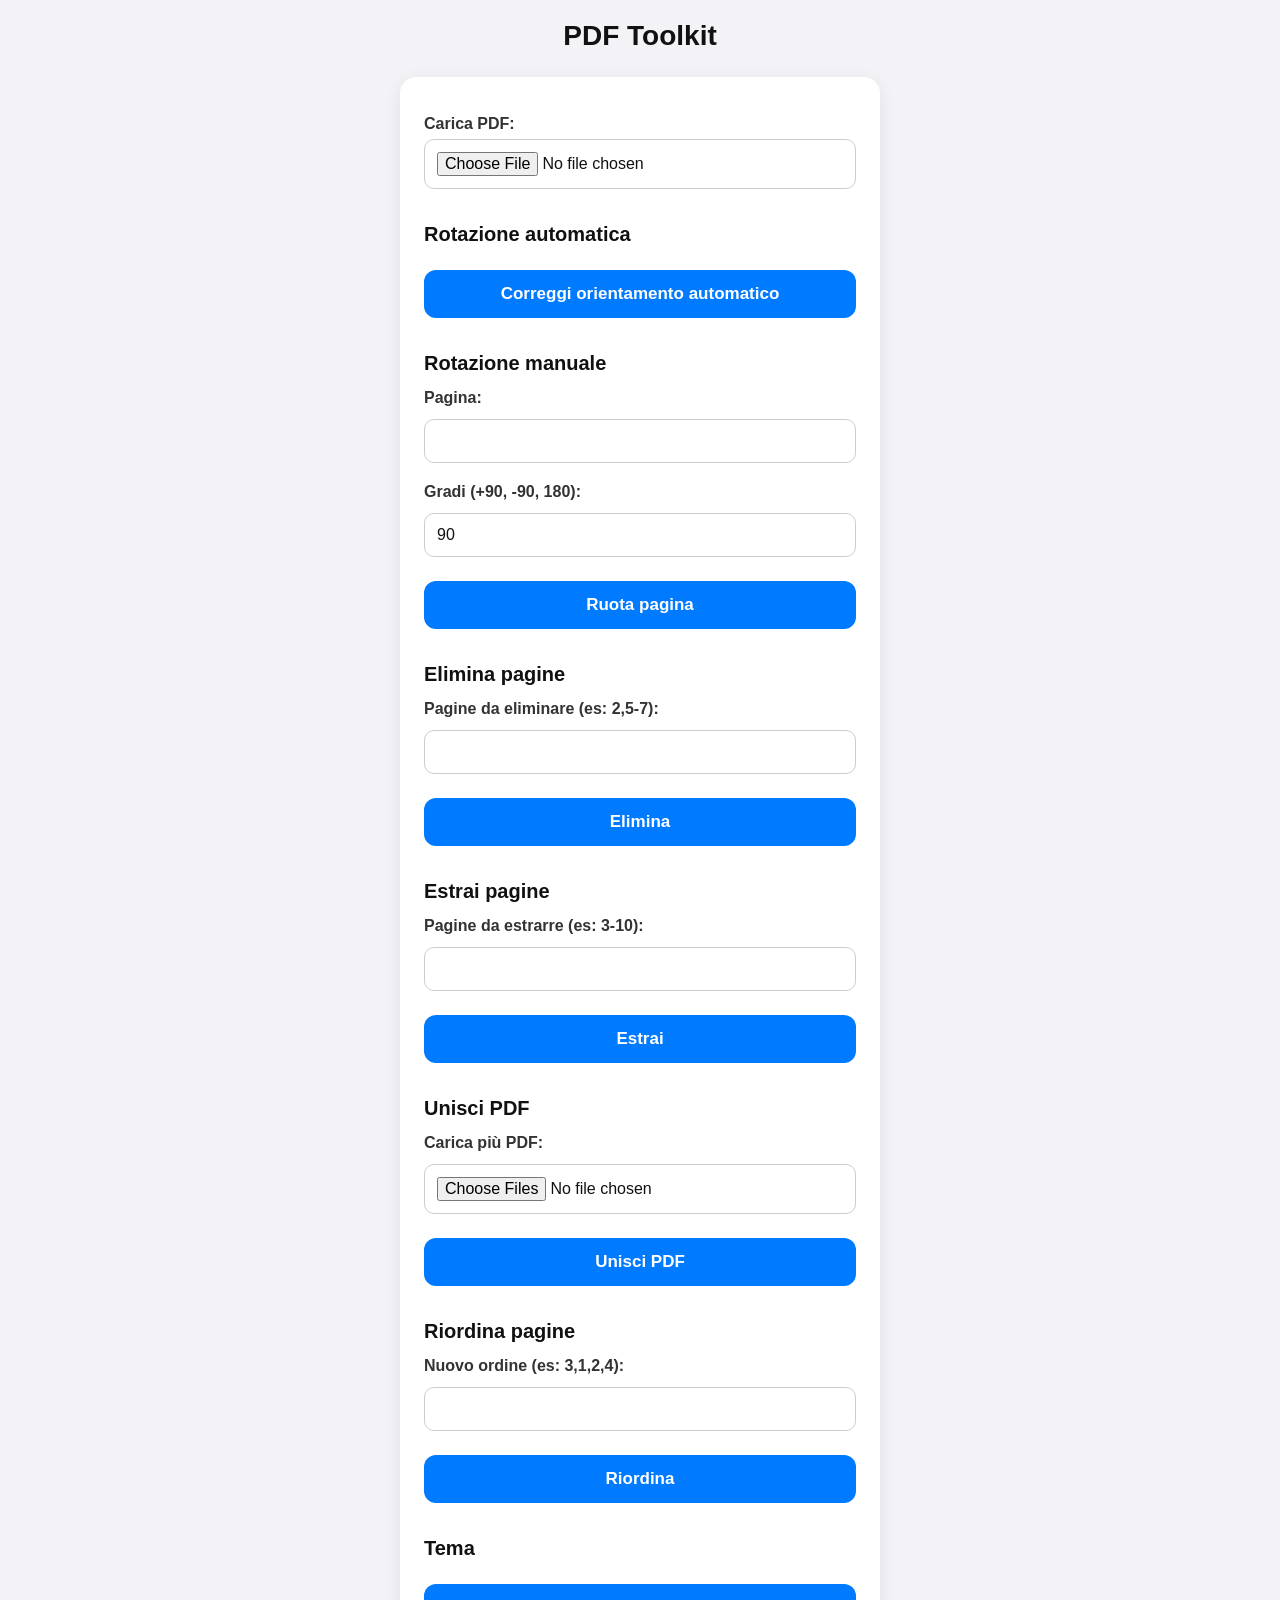
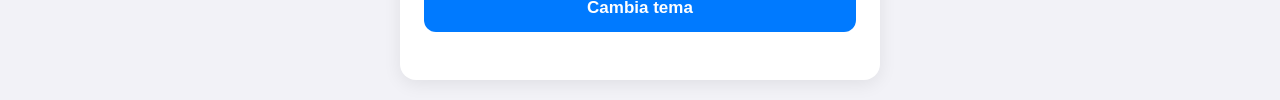
==== index.html @ c3743d6a "Add files via upload" ====
<!DOCTYPE html>
<html lang="it">
<head>
    <meta charset="UTF-8">
    <meta name="viewport" content="width=device-width, initial-scale=1, maximum-scale=1">
    <title>PDF Toolkit WebApp</title>
    <link rel="stylesheet" href="style.css">
    <link rel="manifest" href="manifest.json">
</head>

<body>

    <h1>PDF Toolkit</h1>

    <div class="container">

        <label>Carica PDF:</label>
        <input type="file" id="pdfInput" accept="application/pdf">

        <h2>Rotazione automatica</h2>
        <button id="autoRotateBtn">Correggi orientamento automatico</button>

        <h2>Rotazione manuale</h2>
        <label>Pagina:</label>
        <input type="number" id="manualPage" min="1">
        <label>Gradi (+90, -90, 180):</label>
        <input type="number" id="manualDegrees" value="90">
        <button id="manualRotateBtn">Ruota pagina</button>

        <h2>Elimina pagine</h2>
        <label>Pagine da eliminare (es: 2,5-7):</label>
        <input type="text" id="deletePages">
        <button id="deleteBtn">Elimina</button>

        <h2>Estrai pagine</h2>
        <label>Pagine da estrarre (es: 3-10):</label>
        <input type="text" id="extractPages">
        <button id="extractBtn">Estrai</button>

        <h2>Unisci PDF</h2>
        <label>Carica più PDF:</label>
        <input type="file" id="mergeInput" accept="application/pdf" multiple>
        <button id="mergeBtn">Unisci PDF</button>

        <h2>Riordina pagine</h2>
        <label>Nuovo ordine (es: 3,1,2,4):</label>
        <input type="text" id="reorderPages">
        <button id="reorderBtn">Riordina</button>

        <h2>Tema</h2>
        <button id="themeToggle">Cambia tema</button>

        <br><br>
        <a id="downloadLink" style="display:none;">Scarica PDF</a>

    </div>

    <script src="pdf-lib.min.js"></script>
    <script src="app.js"></script>

</body>
</html>
---- style.css ----
/* Reset mobile */
* {
    box-sizing: border-box;
    -webkit-tap-highlight-color: transparent;
    margin: 0;
    padding: 0;
}

/* Tema chiaro */
:root {
    --bg: #f2f2f7;
    --card-bg: #ffffff;
    --text: #111111;
    --label: #333333;
    --border: #cccccc;
    --button-bg: #007aff;
    --button-bg-active: #0063cc;
    --link: #007aff;
}

/* Tema scuro */
[data-theme="dark"] {
    --bg: #000000;
    --card-bg: #1c1c1e;
    --text: #f5f5f7;
    --label: #d1d1d6;
    --border: #3a3a3c;
    --button-bg: #0a84ff;
    --button-bg-active: #0060df;
    --link: #0a84ff;
}

body {
    font-family: -apple-system, BlinkMacSystemFont, "Segoe UI", Roboto, Arial, sans-serif;
    background: var(--bg);
    color: var(--text);
    padding: 20px;
}

/* Titolo principale */
h1 {
    text-align: center;
    font-size: 28px;
    margin-bottom: 25px;
    font-weight: 700;
}

/* Contenitore principale */
.container {
    max-width: 480px;
    margin: auto;
    background: var(--card-bg);
    padding: 24px;
    border-radius: 16px;
    box-shadow: 0 4px 18px rgba(0,0,0,0.08);
}

/* Titoli delle sezioni */
h2 {
    margin-top: 28px;
    margin-bottom: 10px;
    font-size: 20px;
    font-weight: 700;
    color: var(--text);
}

/* Etichette */
label {
    display: block;
    margin-top: 14px;
    font-weight: 600;
    color: var(--label);
}

/* Input */
input[type="file"],
input[type="number"],
input[type="text"] {
    width: 100%;
    padding: 12px;
    margin-top: 6px;
    border: 1px solid var(--border);
    border-radius: 10px;
    font-size: 16px;
    background: var(--card-bg);
    color: var(--text);
}

/* Pulsanti */
button {
    width: 100%;
    padding: 14px;
    margin-top: 18px;
    background: var(--button-bg);
    color: white;
    border: none;
    border-radius: 12px;
    font-size: 17px;
    font-weight: 600;
    cursor: pointer;
    transition: background 0.15s ease;
}

button:active {
    background: var(--button-bg-active);
}

/* Link download */
#downloadLink {
    display: block;
    margin-top: 25px;
    text-align: center;
    font-size: 17px;
    color: var(--link);
    font-weight: 600;
}

/* Spaziatura tra sezioni */
.container > *:not(:first-child) {
    margin-bottom: 6px;
}

/* Miglioramento per iPhone piccoli */
@media (max-width: 360px) {
    h1 {
        font-size: 24px;
    }
    h2 {
        font-size: 18px;
    }
    button {
        font-size: 16px;
    }
}
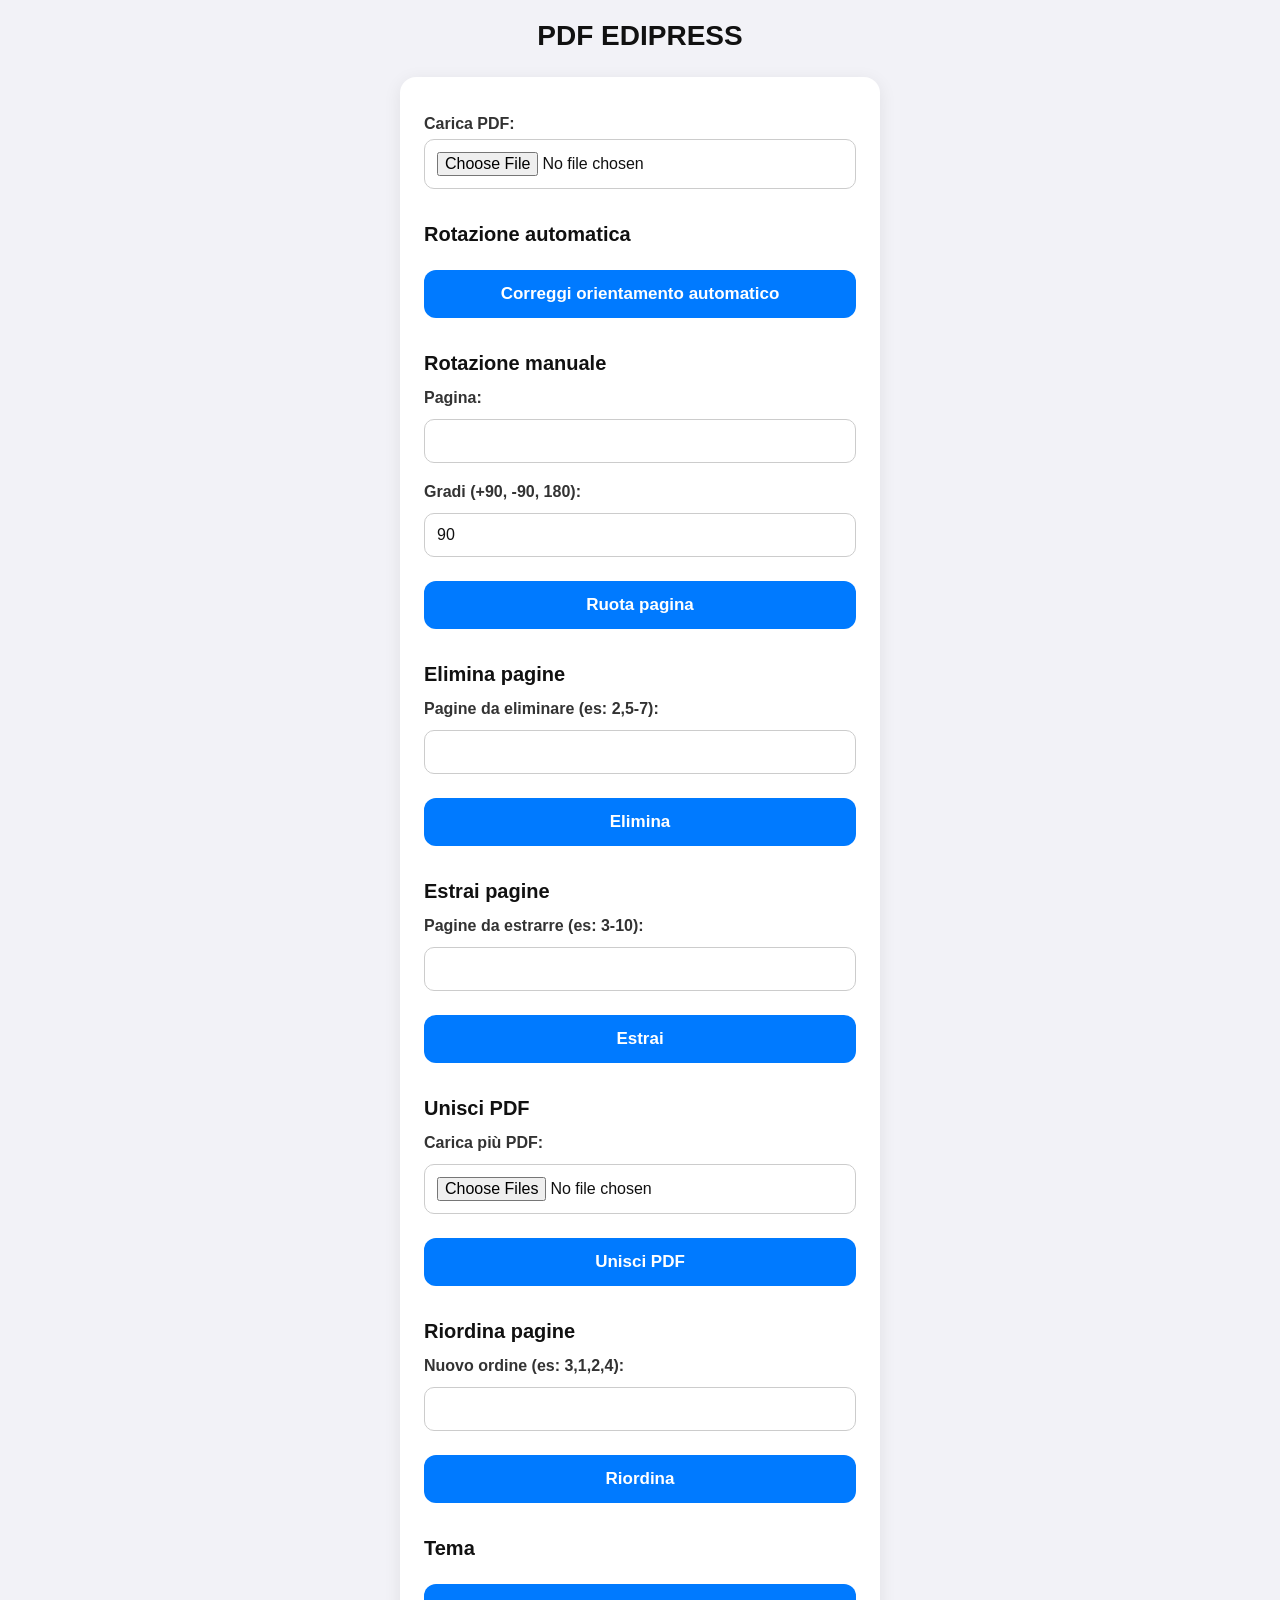
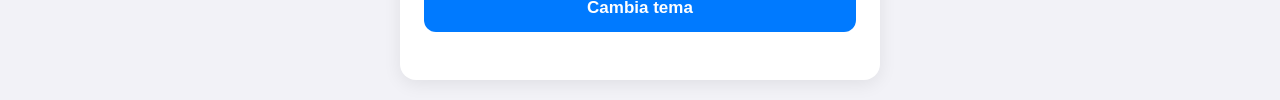
==== commit 399ca979: "Update index.html" ====
--- a/index.html
+++ b/index.html
@@ -3,14 +3,14 @@
 <head>
     <meta charset="UTF-8">
     <meta name="viewport" content="width=device-width, initial-scale=1, maximum-scale=1">
-    <title>PDF Toolkit WebApp</title>
+    <title>PDF EDIPRESS WebApp</title>
     <link rel="stylesheet" href="style.css">
     <link rel="manifest" href="manifest.json">
 </head>
 
 <body>
 
-    <h1>PDF Toolkit</h1>
+    <h1>PDF EDIPRESS</h1>
 
     <div class="container">
 
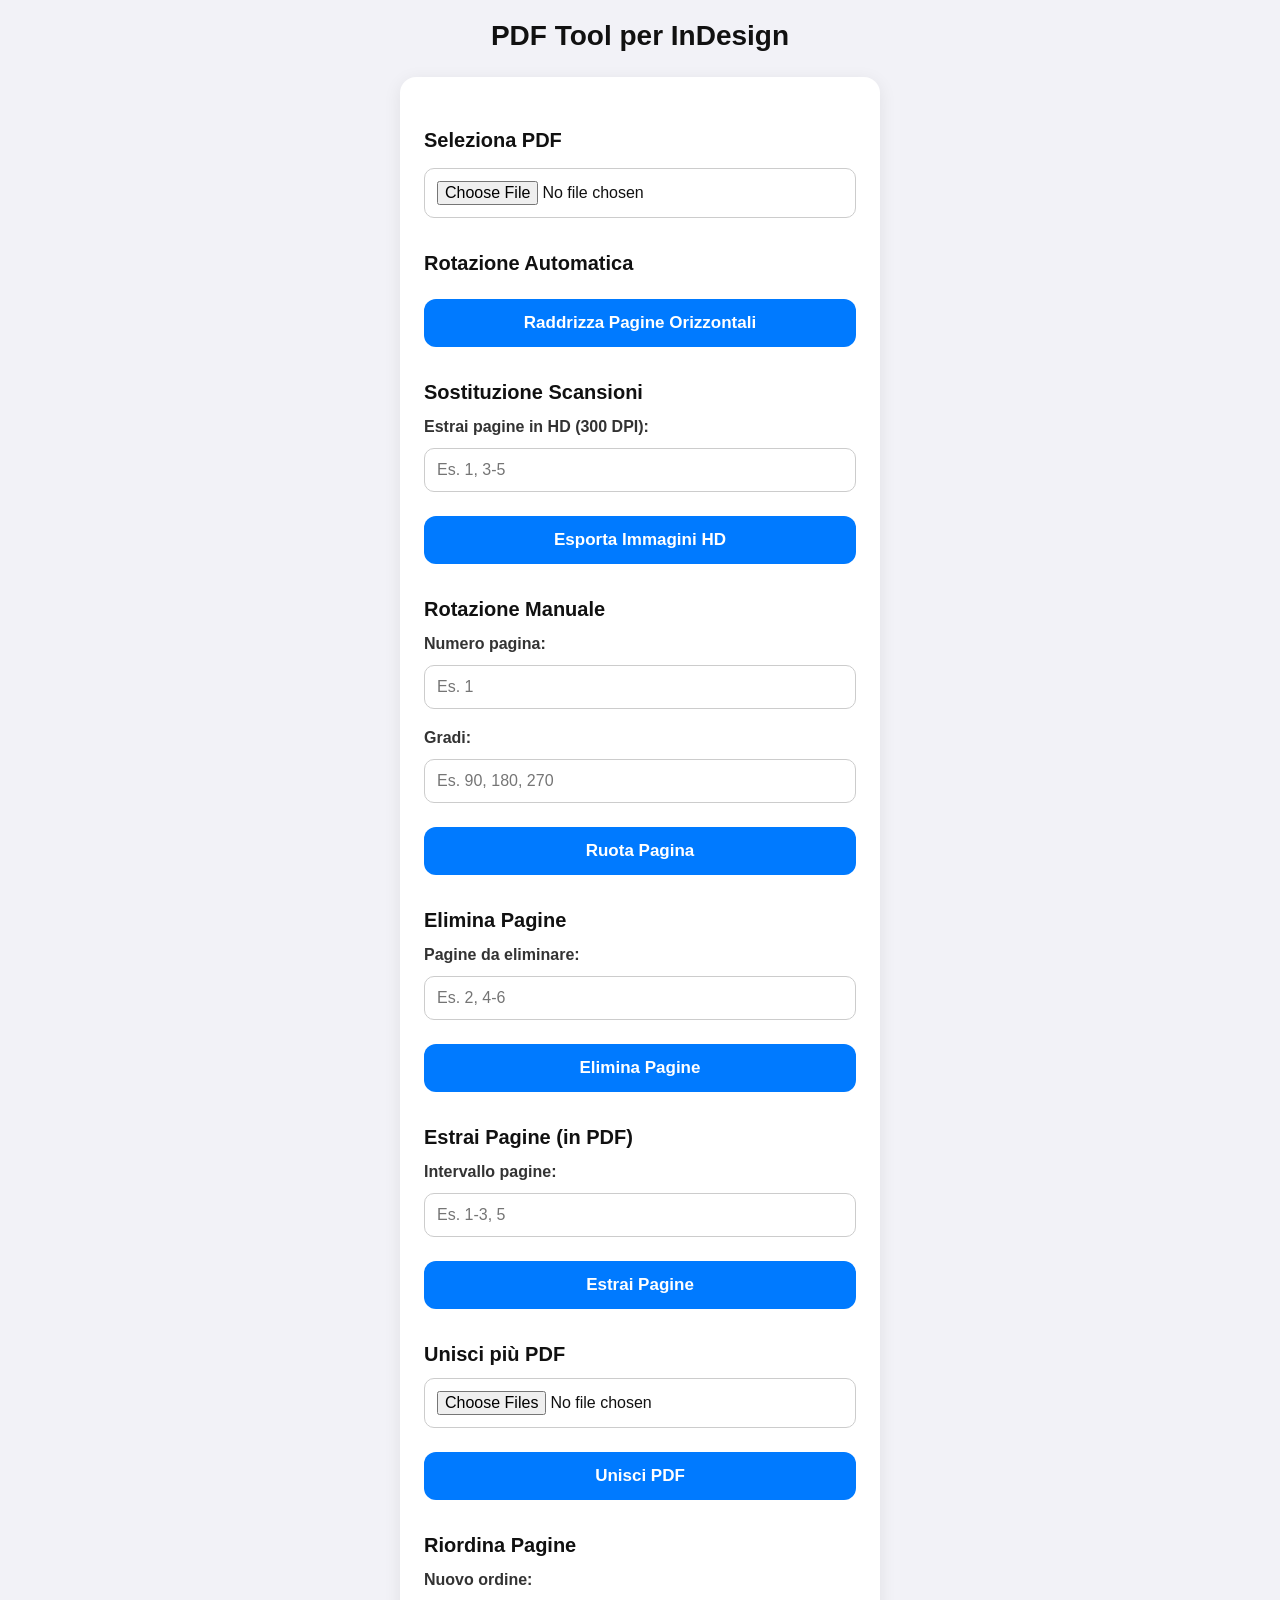
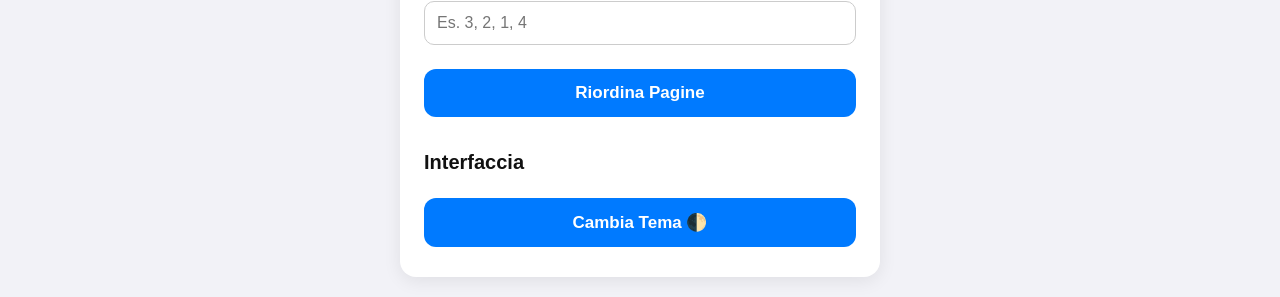
==== commit aaece693: "Add files via upload" ====
--- a/index.html
+++ b/index.html
@@ -1,63 +1,71 @@
 <!DOCTYPE html>
-<html lang="it">
+<html lang="it" data-theme="light">
 <head>
     <meta charset="UTF-8">
-    <meta name="viewport" content="width=device-width, initial-scale=1, maximum-scale=1">
-    <title>PDF EDIPRESS WebApp</title>
+    <title>PDF Tool per InDesign</title>
     <link rel="stylesheet" href="style.css">
-    <link rel="manifest" href="manifest.json">
+    <script src="pdf-lib.min.js"></script>
+    <!-- Libreria locale per il rendering a 300 DPI -->
+    <script src="pdf.min.js"></script>
 </head>
-
 <body>
 
-    <h1>PDF EDIPRESS</h1>
+    <h1>PDF Tool per InDesign</h1>
 
     <div class="container">
-
-        <label>Carica PDF:</label>
+        <!-- SELEZIONE FILE FILE UNICO -->
+        <h2>Seleziona PDF</h2>
         <input type="file" id="pdfInput" accept="application/pdf">
 
-        <h2>Rotazione automatica</h2>
-        <button id="autoRotateBtn">Correggi orientamento automatico</button>
+        <!-- 1. ROTAZIONE AUTOMATICA -->
+        <h2>Rotazione Automatica</h2>
+        <button id="autoRotateBtn">Raddrizza Pagine Orizzontali</button>
 
-        <h2>Rotazione manuale</h2>
-        <label>Pagina:</label>
-        <input type="number" id="manualPage" min="1">
-        <label>Gradi (+90, -90, 180):</label>
-        <input type="number" id="manualDegrees" value="90">
-        <button id="manualRotateBtn">Ruota pagina</button>
+        <!-- NOUVA FUNZIONE: ESTRAZIONE IMMAGINI HD -->
+        <h2>Sostituzione Scansioni</h2>
+        <label for="extractTiffPages">Estrai pagine in HD (300 DPI):</label>
+        <input type="text" id="extractTiffPages" placeholder="Es. 1, 3-5">
+        <button id="extractTiffBtn">Esporta Immagini HD</button>
 
-        <h2>Elimina pagine</h2>
-        <label>Pagine da eliminare (es: 2,5-7):</label>
-        <input type="text" id="deletePages">
-        <button id="deleteBtn">Elimina</button>
+        <!-- 2. ROTAZIONE MANUALE -->
+        <h2>Rotazione Manuale</h2>
+        <label for="manualPage">Numero pagina:</label>
+        <input type="number" id="manualPage" min="1" placeholder="Es. 1">
+        <label for="manualDegrees">Gradi:</label>
+        <input type="number" id="manualDegrees" placeholder="Es. 90, 180, 270">
+        <button id="manualRotateBtn">Ruota Pagina</button>
 
-        <h2>Estrai pagine</h2>
-        <label>Pagine da estrarre (es: 3-10):</label>
-        <input type="text" id="extractPages">
-        <button id="extractBtn">Estrai</button>
+        <!-- 3. ELIMINAZIONE PAGINE -->
+        <h2>Elimina Pagine</h2>
+        <label for="deletePages">Pagine da eliminare:</label>
+        <input type="text" id="deletePages" placeholder="Es. 2, 4-6">
+        <button id="deleteBtn">Elimina Pagine</button>
 
-        <h2>Unisci PDF</h2>
-        <label>Carica più PDF:</label>
+        <!-- 4. ESTRAZIONE PAGINE -->
+        <h2>Estrai Pagine (in PDF)</h2>
+        <label for="extractPages">Intervallo pagine:</label>
+        <input type="text" id="extractPages" placeholder="Es. 1-3, 5">
+        <button id="extractBtn">Estrai Pagine</button>
+
+        <!-- 5. UNIONE PDF -->
+        <h2>Unisci più PDF</h2>
         <input type="file" id="mergeInput" accept="application/pdf" multiple>
         <button id="mergeBtn">Unisci PDF</button>
 
-        <h2>Riordina pagine</h2>
-        <label>Nuovo ordine (es: 3,1,2,4):</label>
-        <input type="text" id="reorderPages">
-        <button id="reorderBtn">Riordina</button>
+        <!-- 6. RIORDINAMENTO PAGINE -->
+        <h2>Riordina Pagine</h2>
+        <label for="reorderPages">Nuovo ordine:</label>
+        <input type="text" id="reorderPages" placeholder="Es. 3, 2, 1, 4">
+        <button id="reorderBtn">Riordina Pagine</button>
 
-        <h2>Tema</h2>
-        <button id="themeToggle">Cambia tema</button>
+        <!-- SEZIONE CAMBIO TEMA -->
+        <h2>Interfaccia</h2>
+        <button id="themeToggleBtn" onclick="toggleTheme()">Cambia Tema 🌓</button>
 
-        <br><br>
-        <a id="downloadLink" style="display:none;">Scarica PDF</a>
-
+        <!-- LINK DOWNLOAD -->
+        <a id="downloadLink" style="display: none;"></a>
     </div>
 
-    <script src="pdf-lib.min.js"></script>
     <script src="app.js"></script>
-
 </body>
 </html>
-
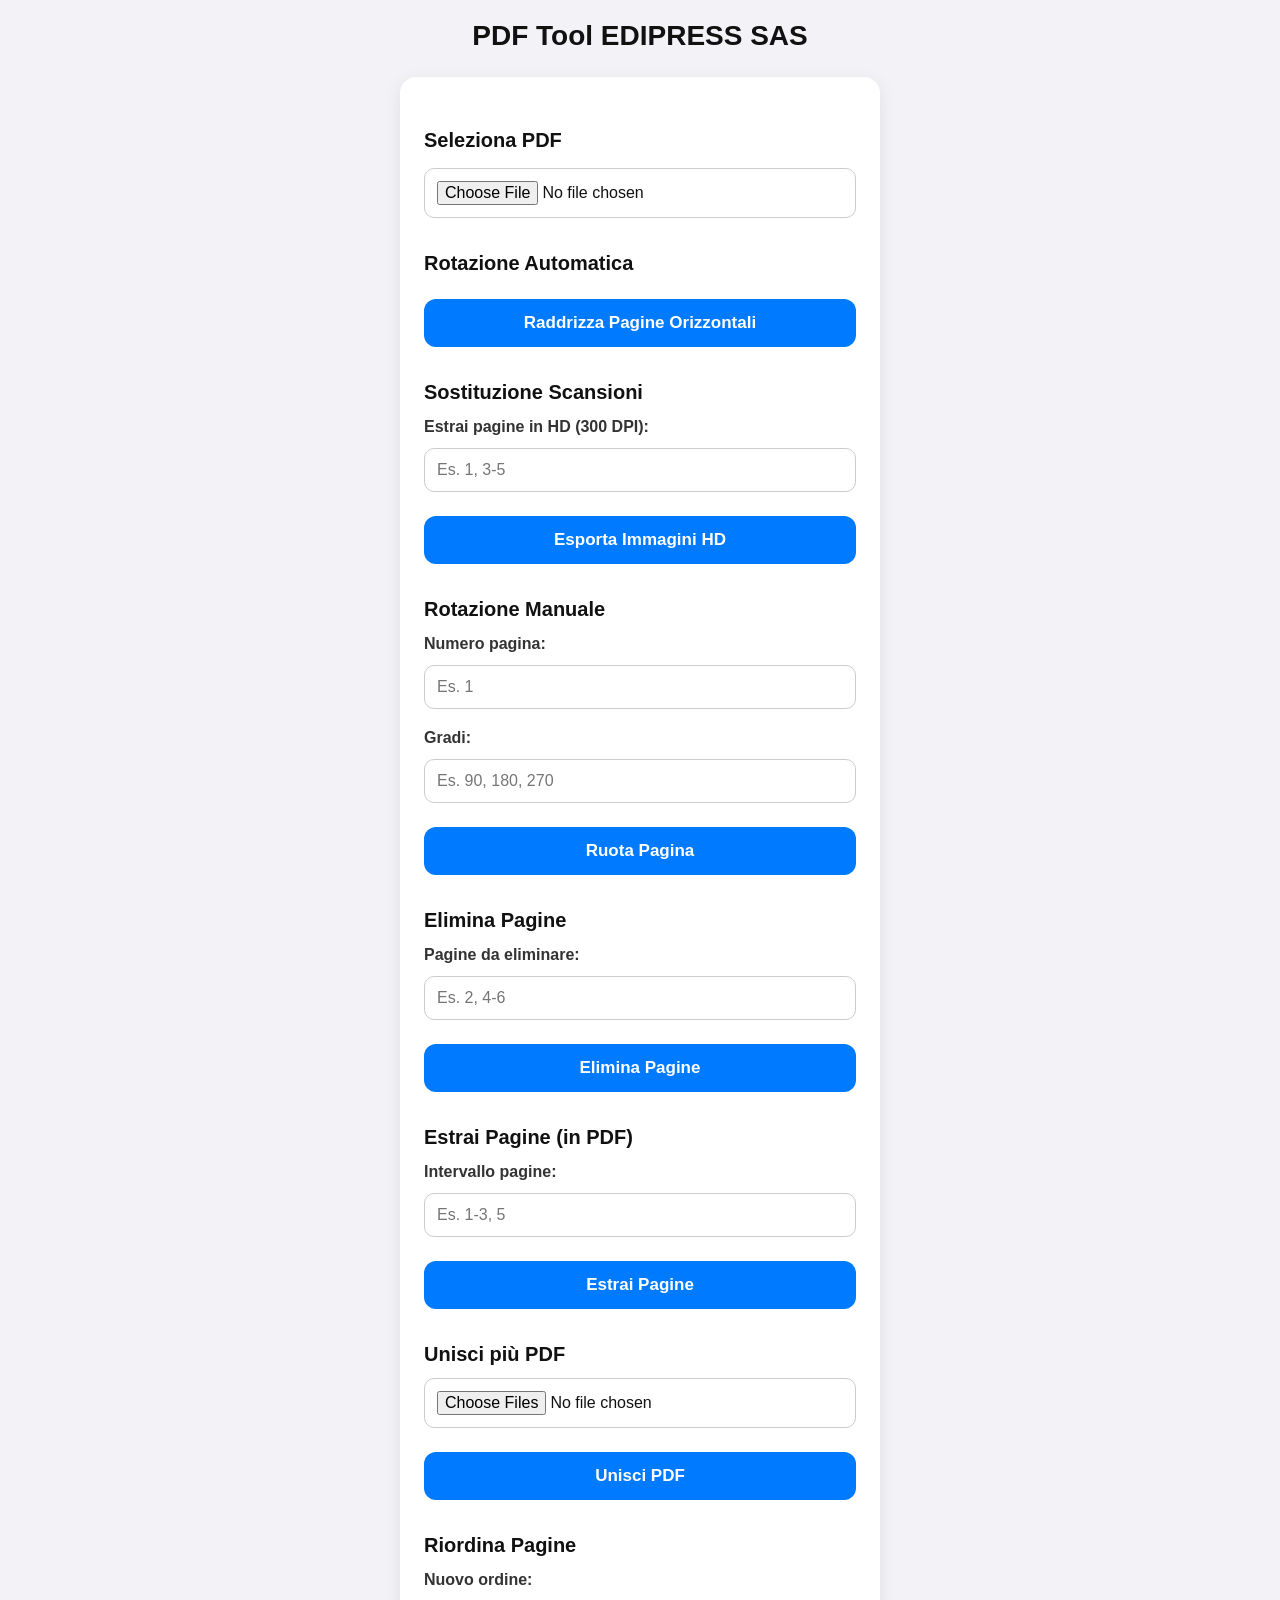
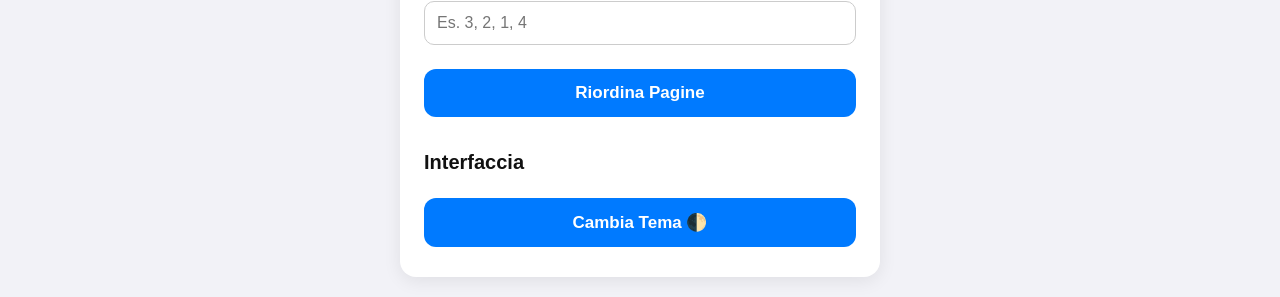
==== commit ae80eea0: "Add files via upload" ====
--- a/index.html
+++ b/index.html
@@ -2,18 +2,17 @@
 <html lang="it" data-theme="light">
 <head>
     <meta charset="UTF-8">
-    <title>PDF Tool per InDesign</title>
+    <title>PDF Tool EDIPRESS SAS</title>
     <link rel="stylesheet" href="style.css">
+    <!-- Manteniamo solo la libreria per la manipolazione strutturale del file -->
     <script src="pdf-lib.min.js"></script>
-    <!-- Libreria locale per il rendering a 300 DPI -->
-    <script src="pdf.min.js"></script>
 </head>
 <body>
 
-    <h1>PDF Tool per InDesign</h1>
+    <h1>PDF Tool EDIPRESS SAS</h1>
 
     <div class="container">
-        <!-- SELEZIONE FILE FILE UNICO -->
+        <!-- SELEZIONE FILE PRINCIPALE -->
         <h2>Seleziona PDF</h2>
         <input type="file" id="pdfInput" accept="application/pdf">
 
@@ -21,7 +20,7 @@
         <h2>Rotazione Automatica</h2>
         <button id="autoRotateBtn">Raddrizza Pagine Orizzontali</button>
 
-        <!-- NOUVA FUNZIONE: ESTRAZIONE IMMAGINI HD -->
+        <!-- SOSTITUZIONE SCANSIONI (Estrazione singole immagini HD) -->
         <h2>Sostituzione Scansioni</h2>
         <label for="extractTiffPages">Estrai pagine in HD (300 DPI):</label>
         <input type="text" id="extractTiffPages" placeholder="Es. 1, 3-5">
